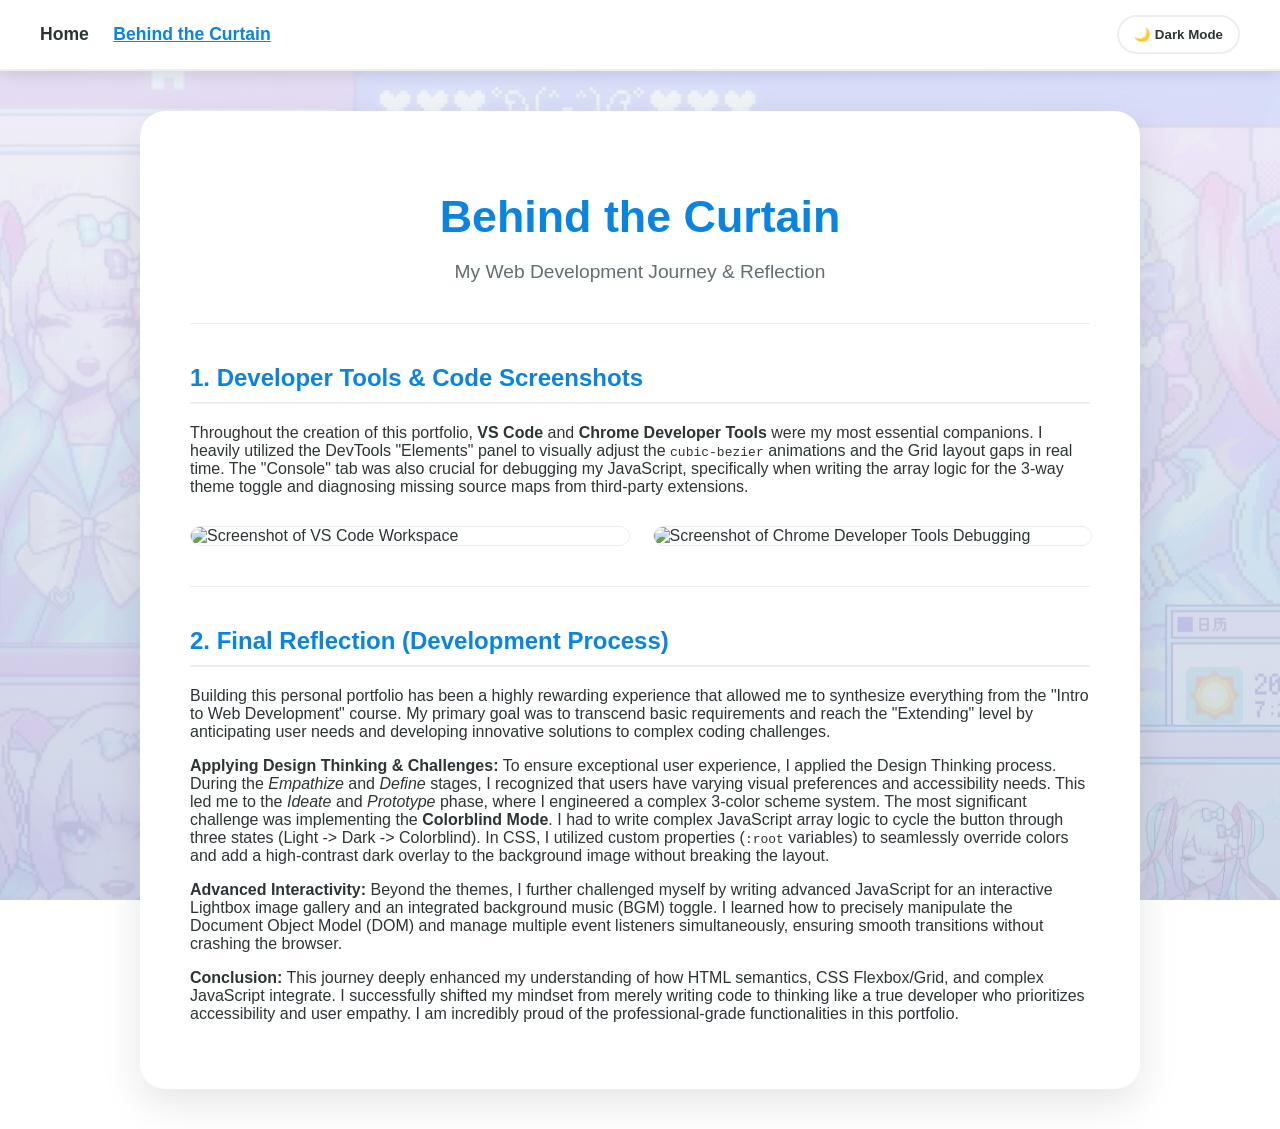
==== behind.html @ 03766be4 "ADD behind page Signed-off-by: heman20071109-maker <Heman20071109@gmail.com>" ====
<!DOCTYPE html>
<html lang="en">
<head>
    <meta charset="UTF-8">
    <meta name="viewport" content="width=device-width, initial-scale=1.0">
    <title>Behind the Curtain | Herman Wang</title>
    <link rel="stylesheet" href="styles/styles.css"> 
</head>
<body>
    <nav class="top-nav">
        <div class="nav-links">
            <a href="index.html">Home</a>
            <a href="behind.html" class="active">Behind the Curtain</a>
        </div>
        <button id="themeToggle" class="theme-btn">🌙 Dark Mode</button>
    </nav>

    <div class="container">
        <header>
            <h1 id="main-title">Behind the Curtain</h1>
            <p class="subtitle">My Web Development Journey & Reflection</p>
        </header>
        
        <main>
            <hr>
            <section class="about">
                <h2>1. Developer Tools & Code Screenshots</h2>
                <p>Throughout the creation of this portfolio, <strong>VS Code</strong> and <strong>Chrome Developer Tools</strong> were my most essential companions. I heavily utilized the DevTools "Elements" panel to visually adjust the <code>cubic-bezier</code> animations and the Grid layout gaps in real time. The "Console" tab was also crucial for debugging my JavaScript, specifically when writing the array logic for the 3-way theme toggle and diagnosing missing source maps from third-party extensions.</p>
                <div class="card-grid">
                    <img src="images/code1.jpg" alt="Screenshot of VS Code Workspace" style="width: 100%; border-radius: 10px; border: 1px solid var(--card-border);">
                    <img src="images/code2.jpg" alt="Screenshot of Chrome Developer Tools Debugging" style="width: 100%; border-radius: 10px; border: 1px solid var(--card-border);">
                </div>
            </section>

            <hr>
            <section class="about">
                <h2>2. Final Reflection (Development Process)</h2>
                <p>Building this personal portfolio has been a highly rewarding experience that allowed me to synthesize everything from the "Intro to Web Development" course. My primary goal was to transcend basic requirements and reach the "Extending" level by anticipating user needs and developing innovative solutions to complex coding challenges.</p>
                
                <p><strong>Applying Design Thinking & Challenges:</strong> To ensure exceptional user experience, I applied the Design Thinking process. During the <em>Empathize</em> and <em>Define</em> stages, I recognized that users have varying visual preferences and accessibility needs. This led me to the <em>Ideate</em> and <em>Prototype</em> phase, where I engineered a complex 3-color scheme system. The most significant challenge was implementing the <strong>Colorblind Mode</strong>. I had to write complex JavaScript array logic to cycle the button through three states (Light -> Dark -> Colorblind). In CSS, I utilized custom properties (<code>:root</code> variables) to seamlessly override colors and add a high-contrast dark overlay to the background image without breaking the layout.</p>
                
                <p><strong>Advanced Interactivity:</strong> Beyond the themes, I further challenged myself by writing advanced JavaScript for an interactive Lightbox image gallery and an integrated background music (BGM) toggle. I learned how to precisely manipulate the Document Object Model (DOM) and manage multiple event listeners simultaneously, ensuring smooth transitions without crashing the browser.</p>
                
                <p><strong>Conclusion:</strong> This journey deeply enhanced my understanding of how HTML semantics, CSS Flexbox/Grid, and complex JavaScript integrate. I successfully shifted my mindset from merely writing code to thinking like a true developer who prioritizes accessibility and user empathy. I am incredibly proud of the professional-grade functionalities in this portfolio.</p>
            </section>
        </main>
    </div>
    
    <script src="scripts/scripts.js"></script>
</body>
</html>
---- styles/styles.css ----
/* --- 1. CSS Variables for 3 Theme Colors --- */
:root {
    /* 1. Light Mode (Default) - Using 6.png as requested */
    --body-bg: linear-gradient(rgba(245, 247, 250, 0.85), rgba(195, 207, 226, 0.85)), url('../images/6.png');
    --container-bg: #ffffff;
    --text-color: #2d3436;
    --text-muted: #636e72;
    --primary-color: #0984e3;
    --primary-hover: #74b9ff;
    --card-border: #eeeeee;
    --shadow-color: rgba(0, 0, 0, 0.1);
}

/* 2. Dark Mode */
body.dark-mode {
    --body-bg: linear-gradient(rgba(30, 30, 47, 0.9), rgba(21, 21, 32, 0.9)), url('../images/6.png');
    --container-bg: #2a2a40;
    --text-color: #f5f6fa;
    --text-muted: #a4b0be;
    --primary-color: #3742fa;
    --primary-hover: #5352ed;
    --card-border: #3b3b58;
    --shadow-color: rgba(0, 0, 0, 0.4);
}

/* 3. Colorblind / High Contrast Mode (Requirement Met) */
body.colorblind-mode {
    --body-bg: linear-gradient(rgba(0, 0, 0, 0.95), rgba(0, 0, 0, 0.95)), url('../images/6.png');
    --container-bg: #000000;
    --text-color: #ffff00; /* High contrast yellow */
    --text-muted: #ffcc00;
    --primary-color: #00ffff; /* High contrast cyan */
    --primary-hover: #ffffff;
    --card-border: #ffff00;
    --shadow-color: rgba(255, 255, 0, 0.3);
}

/* --- 2. Basic Typography & Reset --- */
body {
    font-family: 'Segoe UI', Tahoma, Geneva, Verdana, sans-serif;
    background: var(--body-bg);
    background-size: cover;
    background-position: center;
    background-attachment: fixed; /* Makes the background image stay in place while scrolling */
    color: var(--text-color);
    margin: 0;
    padding: 0;
    min-height: 100vh;
    transition: background 0.5s ease, color 0.5s ease; 
}

/* --- 3. Top Navigation Bar --- */
.top-nav {
    display: flex;
    justify-content: space-between;
    align-items: center;
    background: var(--container-bg);
    padding: 15px 40px;
    box-shadow: 0 4px 15px var(--shadow-color);
    position: sticky;
    top: 0;
    z-index: 100;
    border-bottom: 2px solid var(--card-border);
    transition: all 0.5s ease;
}

.nav-links a {
    text-decoration: none;
    color: var(--text-color);
    font-weight: bold;
    margin-right: 20px;
    font-size: 1.1em;
    transition: color 0.3s ease;
}

.nav-links a:hover, .nav-links a.active {
    color: var(--primary-color);
    text-decoration: underline;
}

.theme-btn {
    background: var(--container-bg);
    color: var(--text-color);
    border: 2px solid var(--card-border);
    padding: 10px 15px;
    border-radius: 30px;
    cursor: pointer;
    font-weight: bold;
    transition: all 0.3s ease;
}

.theme-btn:hover {
    transform: translateY(-2px);
    border-color: var(--primary-color);
}

/* --- 4. Main Container --- */
.container {
    max-width: 900px;
    margin: 40px auto;
    padding: 50px;
    background: var(--container-bg);
    border-radius: 25px;
    box-shadow: 0 15px 40px var(--shadow-color);
    transition: background 0.5s ease;
}

header { text-align: center; margin-bottom: 40px; }
h1 { font-size: 2.8em; margin-bottom: 10px; color: var(--primary-color); }
h2 { color: var(--primary-color); border-bottom: 2px solid var(--card-border); padding-bottom: 10px; }
.subtitle { font-size: 1.2em; color: var(--text-muted); font-weight: 500; }
hr { border: 0; height: 1px; background: var(--card-border); margin: 40px 0; }

/* --- 5. Responsive Card Grid Layout --- */
.card-grid {
    display: grid;
    grid-template-columns: repeat(auto-fit, minmax(200px, 1fr));
    gap: 25px;
    margin-top: 30px;
}

.card {
    background: var(--container-bg);
    border-radius: 18px;
    overflow: hidden;
    transition: transform 0.4s cubic-bezier(0.175, 0.885, 0.32, 1.275), box-shadow 0.4s ease;
    text-align: center;
    border: 1px solid var(--card-border);
}

.card:hover { transform: translateY(-12px); box-shadow: 0 20px 40px var(--shadow-color); }

.image-container {
    width: 100%; aspect-ratio: 1 / 1; overflow: hidden; background-color: #000; 
}

.image-container img, .image-container video {
    width: 100%; height: 100%; object-fit: cover; transition: transform 0.6s ease;
}

.card:hover img, .card:hover video { transform: scale(1.15); }

.card h3 { margin: 20px 0 5px; font-size: 1.2em; color: var(--text-color); }
.card p { font-size: 0.95em; color: var(--text-muted); margin-bottom: 20px; }
.card-link { color: var(--primary-color); text-decoration: none; font-weight: bold; transition: color 0.3s ease; }
.card-link:hover { color: var(--primary-hover); text-decoration: underline; }

/* --- 6. Footer & Interactive Buttons --- */
footer {
    text-align: center; margin-top: 60px; position: relative; min-height: 60px; 
    display: flex; justify-content: center; align-items: center;
}

.primary-btn {
    background-color: var(--primary-color); color: var(--container-bg); border: none;
    padding: 16px 45px; border-radius: 50px; font-size: 1.1em; font-weight: bold;
    cursor: pointer; transition: all 0.3s ease;
}

.primary-btn:hover {
    background-color: var(--primary-hover); transform: translateY(-3px) scale(1.05);
}

.bgm-btn {
    position: absolute; left: 0; bottom: 5px; background: var(--container-bg);
    border: 2px solid var(--card-border); color: var(--text-color); border-radius: 50%;
    width: 50px; height: 50px; font-size: 1.4em; cursor: pointer;
    box-shadow: 0 4px 10px var(--shadow-color); transition: all 0.3s cubic-bezier(0.175, 0.885, 0.32, 1.275);
    display: flex; justify-content: center; align-items: center;
}

.bgm-btn:hover { transform: scale(1.15) rotate(-10deg); border-color: var(--primary-color); }

/* --- 7. Image Modal (Lightbox) Styles --- */
.modal {
    display: none; position: fixed; z-index: 1000; left: 0; top: 0; width: 100%; height: 100%;
    background-color: rgba(0, 0, 0, 0.85); backdrop-filter: blur(5px);
}
.modal-content {
    margin: auto; display: block; max-width: 80%; max-height: 80vh; margin-top: 5vh;
    border-radius: 10px; animation: zoomIn 0.3s ease; 
}
#modalCaption {
    margin: auto; display: block; width: 80%; text-align: center; color: #ccc;
    padding: 15px 0; font-size: 1.2em; animation: zoomIn 0.3s ease;
}
.close-btn {
    position: absolute; top: 30px; right: 40px; color: #f1f1f1; font-size: 40px;
    font-weight: bold; cursor: pointer; transition: 0.3s;
}
.close-btn:hover { color: #ff4757; }
@keyframes zoomIn { from {transform: scale(0.8); opacity: 0;} to {transform: scale(1); opacity: 1;} }
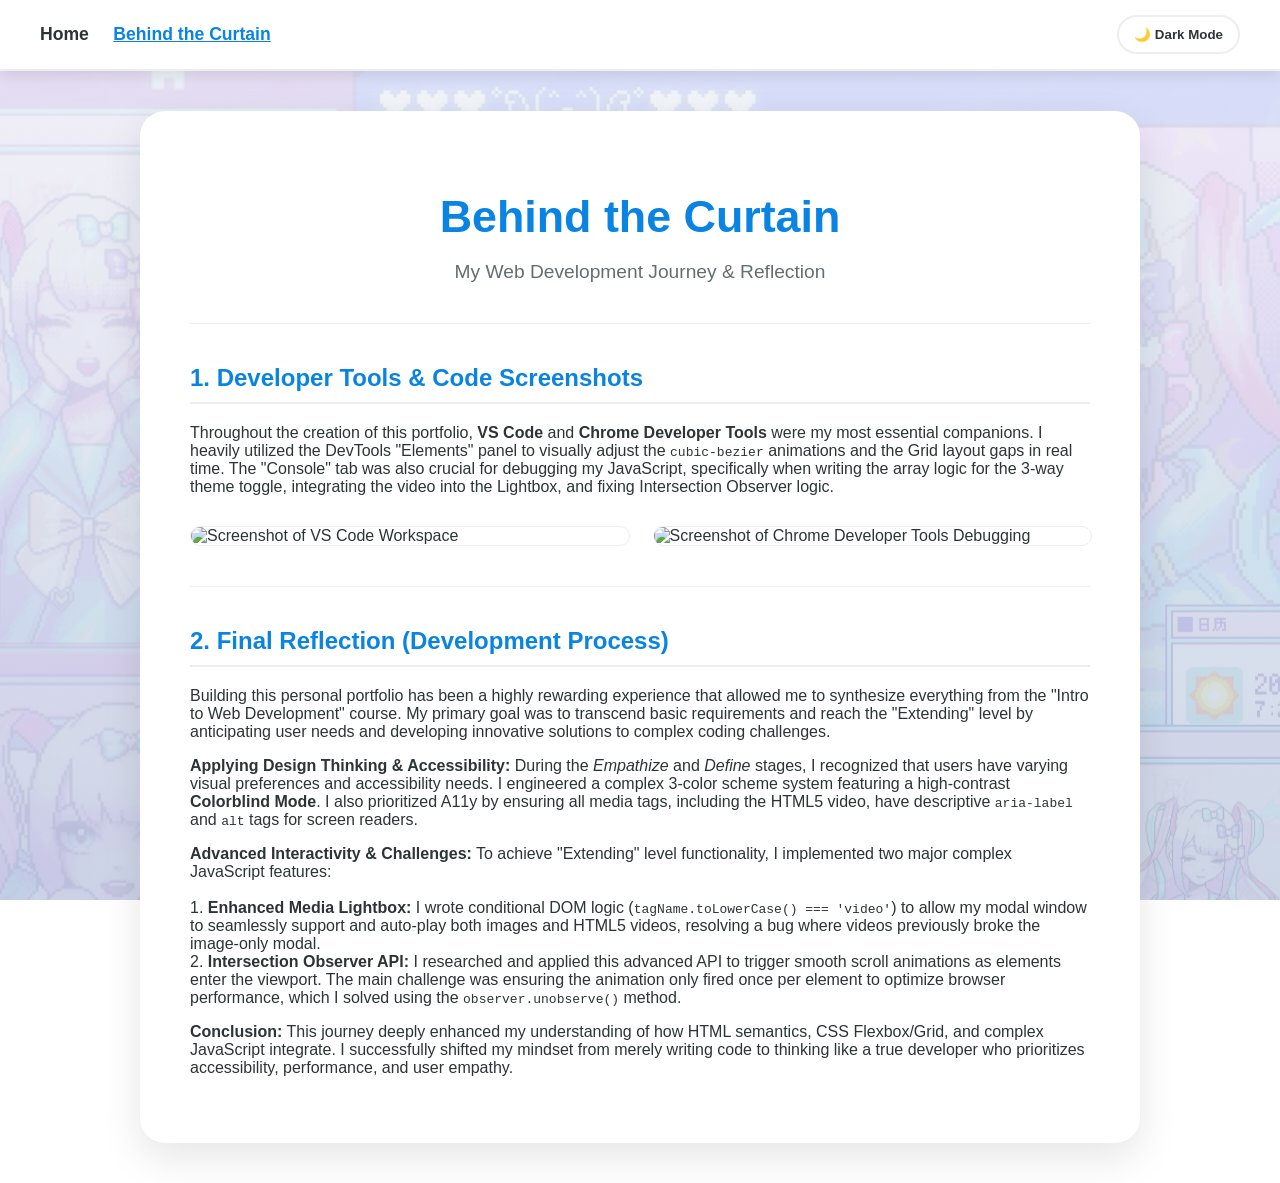
==== commit db422357: "1 Signed-off-by: heman20071109-maker <Heman20071109@gmail.com>" ====
--- a/behind.html
+++ b/behind.html
@@ -25,7 +25,7 @@
             <hr>
             <section class="about">
                 <h2>1. Developer Tools & Code Screenshots</h2>
-                <p>Throughout the creation of this portfolio, <strong>VS Code</strong> and <strong>Chrome Developer Tools</strong> were my most essential companions. I heavily utilized the DevTools "Elements" panel to visually adjust the <code>cubic-bezier</code> animations and the Grid layout gaps in real time. The "Console" tab was also crucial for debugging my JavaScript, specifically when writing the array logic for the 3-way theme toggle and diagnosing missing source maps from third-party extensions.</p>
+                <p>Throughout the creation of this portfolio, <strong>VS Code</strong> and <strong>Chrome Developer Tools</strong> were my most essential companions. I heavily utilized the DevTools "Elements" panel to visually adjust the <code>cubic-bezier</code> animations and the Grid layout gaps in real time. The "Console" tab was also crucial for debugging my JavaScript, specifically when writing the array logic for the 3-way theme toggle, integrating the video into the Lightbox, and fixing Intersection Observer logic.</p>
                 <div class="card-grid">
                     <img src="images/code1.jpg" alt="Screenshot of VS Code Workspace" style="width: 100%; border-radius: 10px; border: 1px solid var(--card-border);">
                     <img src="images/code2.jpg" alt="Screenshot of Chrome Developer Tools Debugging" style="width: 100%; border-radius: 10px; border: 1px solid var(--card-border);">
@@ -37,11 +37,13 @@
                 <h2>2. Final Reflection (Development Process)</h2>
                 <p>Building this personal portfolio has been a highly rewarding experience that allowed me to synthesize everything from the "Intro to Web Development" course. My primary goal was to transcend basic requirements and reach the "Extending" level by anticipating user needs and developing innovative solutions to complex coding challenges.</p>
                 
-                <p><strong>Applying Design Thinking & Challenges:</strong> To ensure exceptional user experience, I applied the Design Thinking process. During the <em>Empathize</em> and <em>Define</em> stages, I recognized that users have varying visual preferences and accessibility needs. This led me to the <em>Ideate</em> and <em>Prototype</em> phase, where I engineered a complex 3-color scheme system. The most significant challenge was implementing the <strong>Colorblind Mode</strong>. I had to write complex JavaScript array logic to cycle the button through three states (Light -> Dark -> Colorblind). In CSS, I utilized custom properties (<code>:root</code> variables) to seamlessly override colors and add a high-contrast dark overlay to the background image without breaking the layout.</p>
+                <p><strong>Applying Design Thinking & Accessibility:</strong> During the <em>Empathize</em> and <em>Define</em> stages, I recognized that users have varying visual preferences and accessibility needs. I engineered a complex 3-color scheme system featuring a high-contrast <strong>Colorblind Mode</strong>. I also prioritized A11y by ensuring all media tags, including the HTML5 video, have descriptive <code>aria-label</code> and <code>alt</code> tags for screen readers.</p>
                 
-                <p><strong>Advanced Interactivity:</strong> Beyond the themes, I further challenged myself by writing advanced JavaScript for an interactive Lightbox image gallery and an integrated background music (BGM) toggle. I learned how to precisely manipulate the Document Object Model (DOM) and manage multiple event listeners simultaneously, ensuring smooth transitions without crashing the browser.</p>
+                <p><strong>Advanced Interactivity & Challenges:</strong> To achieve "Extending" level functionality, I implemented two major complex JavaScript features:
+                <br><br>1. <strong>Enhanced Media Lightbox:</strong> I wrote conditional DOM logic (<code>tagName.toLowerCase() === 'video'</code>) to allow my modal window to seamlessly support and auto-play both images and HTML5 videos, resolving a bug where videos previously broke the image-only modal.
+                <br>2. <strong>Intersection Observer API:</strong> I researched and applied this advanced API to trigger smooth scroll animations as elements enter the viewport. The main challenge was ensuring the animation only fired once per element to optimize browser performance, which I solved using the <code>observer.unobserve()</code> method.</p>
                 
-                <p><strong>Conclusion:</strong> This journey deeply enhanced my understanding of how HTML semantics, CSS Flexbox/Grid, and complex JavaScript integrate. I successfully shifted my mindset from merely writing code to thinking like a true developer who prioritizes accessibility and user empathy. I am incredibly proud of the professional-grade functionalities in this portfolio.</p>
+                <p><strong>Conclusion:</strong> This journey deeply enhanced my understanding of how HTML semantics, CSS Flexbox/Grid, and complex JavaScript integrate. I successfully shifted my mindset from merely writing code to thinking like a true developer who prioritizes accessibility, performance, and user empathy.</p>
             </section>
         </main>
     </div>
--- a/styles/styles.css
+++ b/styles/styles.css
@@ -189,4 +189,16 @@
     font-weight: bold; cursor: pointer; transition: 0.3s;
 }
 .close-btn:hover { color: #ff4757; }
-@keyframes zoomIn { from {transform: scale(0.8); opacity: 0;} to {transform: scale(1); opacity: 1;} }+@keyframes zoomIn { from {transform: scale(0.8); opacity: 0;} to {transform: scale(1); opacity: 1;} }
+
+/* --- 8. Advanced Scroll Animations (Intersection Observer 配合样式) --- */
+.hidden-fade {
+    opacity: 0;
+    transform: translateY(40px);
+    transition: opacity 0.8s ease, transform 0.8s cubic-bezier(0.175, 0.885, 0.32, 1.275);
+}
+
+.hidden-fade.visible {
+    opacity: 1;
+    transform: translateY(0);
+}
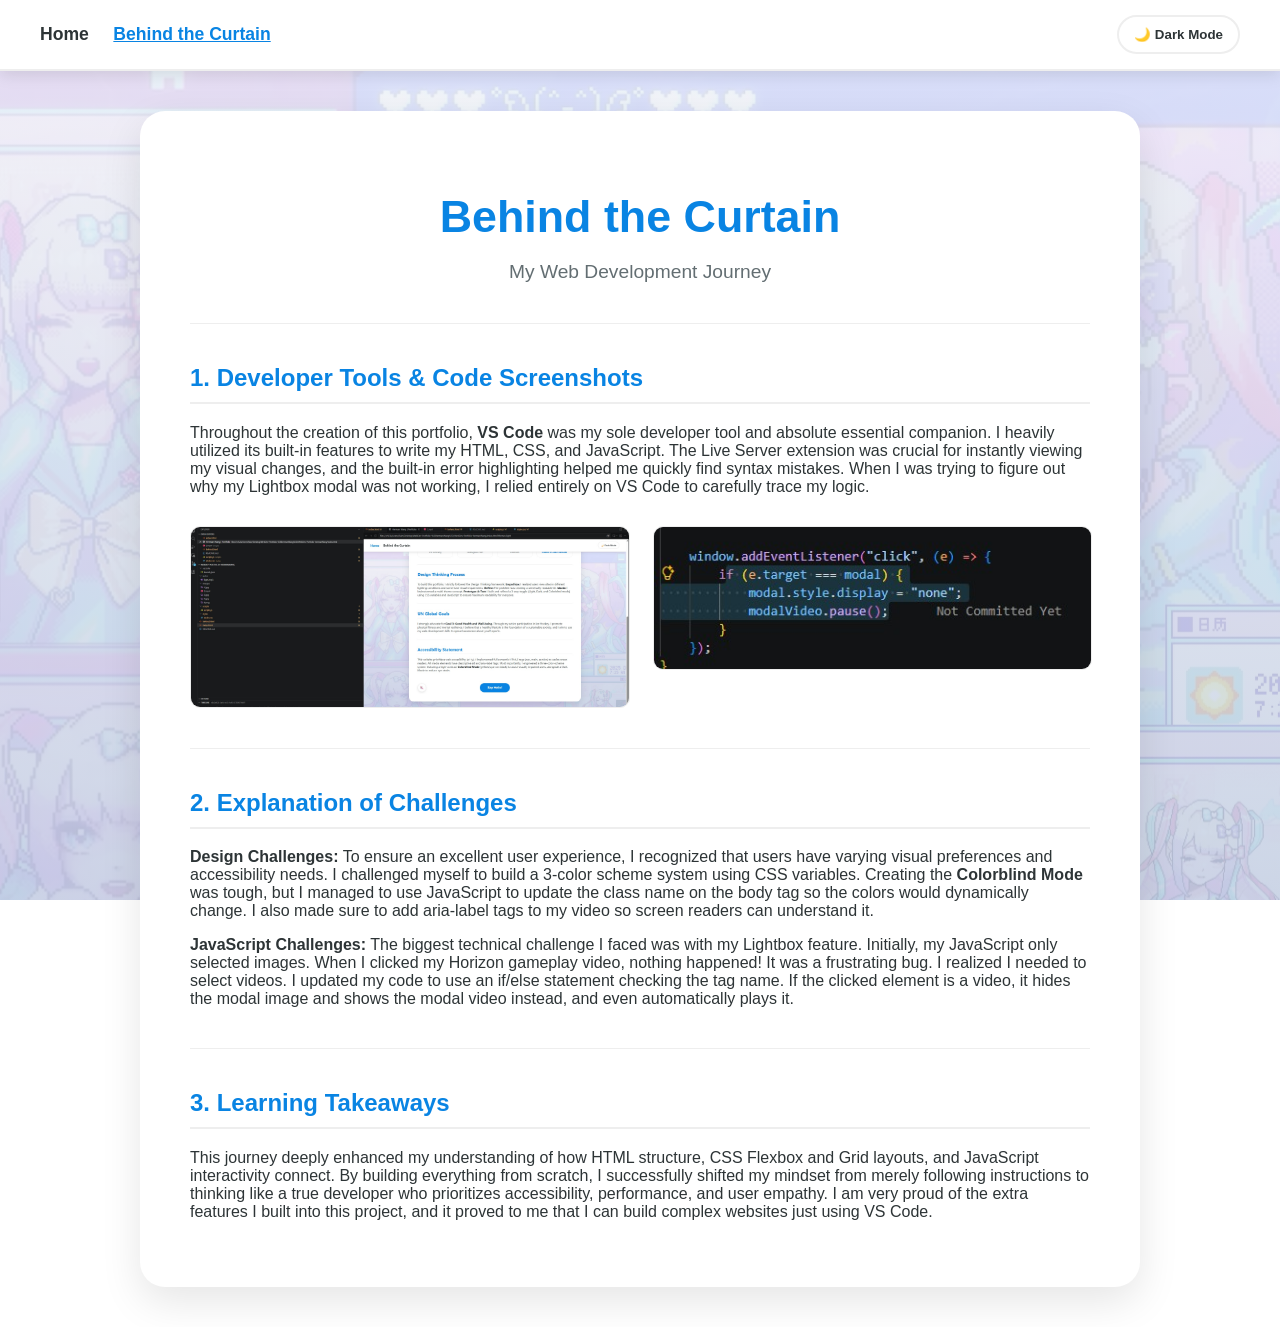
==== commit dbe073f5: "final change Signed-off-by: heman20071109-maker <Heman20071109@gmail.com>" ====
--- a/behind.html
+++ b/behind.html
@@ -18,32 +18,32 @@
     <div class="container">
         <header>
             <h1 id="main-title">Behind the Curtain</h1>
-            <p class="subtitle">My Web Development Journey & Reflection</p>
+            <p class="subtitle">My Web Development Journey</p>
         </header>
         
         <main>
             <hr>
             <section class="about">
                 <h2>1. Developer Tools & Code Screenshots</h2>
-                <p>Throughout the creation of this portfolio, <strong>VS Code</strong> and <strong>Chrome Developer Tools</strong> were my most essential companions. I heavily utilized the DevTools "Elements" panel to visually adjust the <code>cubic-bezier</code> animations and the Grid layout gaps in real time. The "Console" tab was also crucial for debugging my JavaScript, specifically when writing the array logic for the 3-way theme toggle, integrating the video into the Lightbox, and fixing Intersection Observer logic.</p>
+                <p>Throughout the creation of this portfolio, <strong>VS Code</strong> was my sole developer tool and absolute essential companion. I heavily utilized its built-in features to write my HTML, CSS, and JavaScript. The Live Server extension was crucial for instantly viewing my visual changes, and the built-in error highlighting helped me quickly find syntax mistakes. When I was trying to figure out why my Lightbox modal was not working, I relied entirely on VS Code to carefully trace my logic.</p>
                 <div class="card-grid">
-                    <img src="images/code1.jpg" alt="Screenshot of VS Code Workspace" style="width: 100%; border-radius: 10px; border: 1px solid var(--card-border);">
-                    <img src="images/code2.jpg" alt="Screenshot of Chrome Developer Tools Debugging" style="width: 100%; border-radius: 10px; border: 1px solid var(--card-border);">
+                    <img src="images/code1.jpg" alt="Screenshot of VS Code HTML and CSS Workspace" style="width: 100%; border-radius: 10px; border: 1px solid var(--card-border);">
+                    <img src="images/code2.jpg" alt="Screenshot of VS Code JavaScript Logic" style="width: 100%; border-radius: 10px; border: 1px solid var(--card-border);">
                 </div>
             </section>
 
             <hr>
             <section class="about">
-                <h2>2. Final Reflection (Development Process)</h2>
-                <p>Building this personal portfolio has been a highly rewarding experience that allowed me to synthesize everything from the "Intro to Web Development" course. My primary goal was to transcend basic requirements and reach the "Extending" level by anticipating user needs and developing innovative solutions to complex coding challenges.</p>
+                <h2>2. Explanation of Challenges</h2>
+                <p><strong>Design Challenges:</strong> To ensure an excellent user experience, I recognized that users have varying visual preferences and accessibility needs. I challenged myself to build a 3-color scheme system using CSS variables. Creating the <strong>Colorblind Mode</strong> was tough, but I managed to use JavaScript to update the class name on the body tag so the colors would dynamically change. I also made sure to add aria-label tags to my video so screen readers can understand it.</p>
                 
-                <p><strong>Applying Design Thinking & Accessibility:</strong> During the <em>Empathize</em> and <em>Define</em> stages, I recognized that users have varying visual preferences and accessibility needs. I engineered a complex 3-color scheme system featuring a high-contrast <strong>Colorblind Mode</strong>. I also prioritized A11y by ensuring all media tags, including the HTML5 video, have descriptive <code>aria-label</code> and <code>alt</code> tags for screen readers.</p>
-                
-                <p><strong>Advanced Interactivity & Challenges:</strong> To achieve "Extending" level functionality, I implemented two major complex JavaScript features:
-                <br><br>1. <strong>Enhanced Media Lightbox:</strong> I wrote conditional DOM logic (<code>tagName.toLowerCase() === 'video'</code>) to allow my modal window to seamlessly support and auto-play both images and HTML5 videos, resolving a bug where videos previously broke the image-only modal.
-                <br>2. <strong>Intersection Observer API:</strong> I researched and applied this advanced API to trigger smooth scroll animations as elements enter the viewport. The main challenge was ensuring the animation only fired once per element to optimize browser performance, which I solved using the <code>observer.unobserve()</code> method.</p>
-                
-                <p><strong>Conclusion:</strong> This journey deeply enhanced my understanding of how HTML semantics, CSS Flexbox/Grid, and complex JavaScript integrate. I successfully shifted my mindset from merely writing code to thinking like a true developer who prioritizes accessibility, performance, and user empathy.</p>
+                <p><strong>JavaScript Challenges:</strong> The biggest technical challenge I faced was with my Lightbox feature. Initially, my JavaScript only selected images. When I clicked my Horizon gameplay video, nothing happened! It was a frustrating bug. I realized I needed to select videos. I updated my code to use an if/else statement checking the tag name. If the clicked element is a video, it hides the modal image and shows the modal video instead, and even automatically plays it. </p>
+            </section>
+
+            <hr>
+            <section class="about">
+                <h2>3. Learning Takeaways</h2>
+                <p>This journey deeply enhanced my understanding of how HTML structure, CSS Flexbox and Grid layouts, and JavaScript interactivity connect. By building everything from scratch, I successfully shifted my mindset from merely following instructions to thinking like a true developer who prioritizes accessibility, performance, and user empathy. I am very proud of the extra features I built into this project, and it proved to me that I can build complex websites just using VS Code.</p>
             </section>
         </main>
     </div>
--- a/styles/styles.css
+++ b/styles/styles.css
@@ -1,6 +1,5 @@
 /* --- 1. CSS Variables for 3 Theme Colors --- */
 :root {
-    /* 1. Light Mode (Default) - Using 6.png as requested */
     --body-bg: linear-gradient(rgba(245, 247, 250, 0.85), rgba(195, 207, 226, 0.85)), url('../images/6.png');
     --container-bg: #ffffff;
     --text-color: #2d3436;
@@ -11,7 +10,6 @@
     --shadow-color: rgba(0, 0, 0, 0.1);
 }
 
-/* 2. Dark Mode */
 body.dark-mode {
     --body-bg: linear-gradient(rgba(30, 30, 47, 0.9), rgba(21, 21, 32, 0.9)), url('../images/6.png');
     --container-bg: #2a2a40;
@@ -23,13 +21,12 @@
     --shadow-color: rgba(0, 0, 0, 0.4);
 }
 
-/* 3. Colorblind / High Contrast Mode (Requirement Met) */
 body.colorblind-mode {
     --body-bg: linear-gradient(rgba(0, 0, 0, 0.95), rgba(0, 0, 0, 0.95)), url('../images/6.png');
     --container-bg: #000000;
-    --text-color: #ffff00; /* High contrast yellow */
+    --text-color: #ffff00;
     --text-muted: #ffcc00;
-    --primary-color: #00ffff; /* High contrast cyan */
+    --primary-color: #00ffff;
     --primary-hover: #ffffff;
     --card-border: #ffff00;
     --shadow-color: rgba(255, 255, 0, 0.3);
@@ -41,7 +38,7 @@
     background: var(--body-bg);
     background-size: cover;
     background-position: center;
-    background-attachment: fixed; /* Makes the background image stay in place while scrolling */
+    background-attachment: fixed;
     color: var(--text-color);
     margin: 0;
     padding: 0;
@@ -136,6 +133,7 @@
 
 .image-container img, .image-container video {
     width: 100%; height: 100%; object-fit: cover; transition: transform 0.6s ease;
+    cursor: pointer;
 }
 
 .card:hover img, .card:hover video { transform: scale(1.15); }
@@ -171,14 +169,14 @@
 
 .bgm-btn:hover { transform: scale(1.15) rotate(-10deg); border-color: var(--primary-color); }
 
-/* --- 7. Image Modal (Lightbox) Styles --- */
+/* --- 7. Image/Video Modal (Lightbox) Styles --- */
 .modal {
     display: none; position: fixed; z-index: 1000; left: 0; top: 0; width: 100%; height: 100%;
     background-color: rgba(0, 0, 0, 0.85); backdrop-filter: blur(5px);
 }
 .modal-content {
     margin: auto; display: block; max-width: 80%; max-height: 80vh; margin-top: 5vh;
-    border-radius: 10px; animation: zoomIn 0.3s ease; 
+    border-radius: 10px; animation: zoomIn 0.3s ease; outline: none;
 }
 #modalCaption {
     margin: auto; display: block; width: 80%; text-align: center; color: #ccc;
@@ -189,16 +187,4 @@
     font-weight: bold; cursor: pointer; transition: 0.3s;
 }
 .close-btn:hover { color: #ff4757; }
-@keyframes zoomIn { from {transform: scale(0.8); opacity: 0;} to {transform: scale(1); opacity: 1;} }
-
-/* --- 8. Advanced Scroll Animations (Intersection Observer 配合样式) --- */
-.hidden-fade {
-    opacity: 0;
-    transform: translateY(40px);
-    transition: opacity 0.8s ease, transform 0.8s cubic-bezier(0.175, 0.885, 0.32, 1.275);
-}
-
-.hidden-fade.visible {
-    opacity: 1;
-    transform: translateY(0);
-}+@keyframes zoomIn { from {transform: scale(0.8); opacity: 0;} to {transform: scale(1); opacity: 1;} }
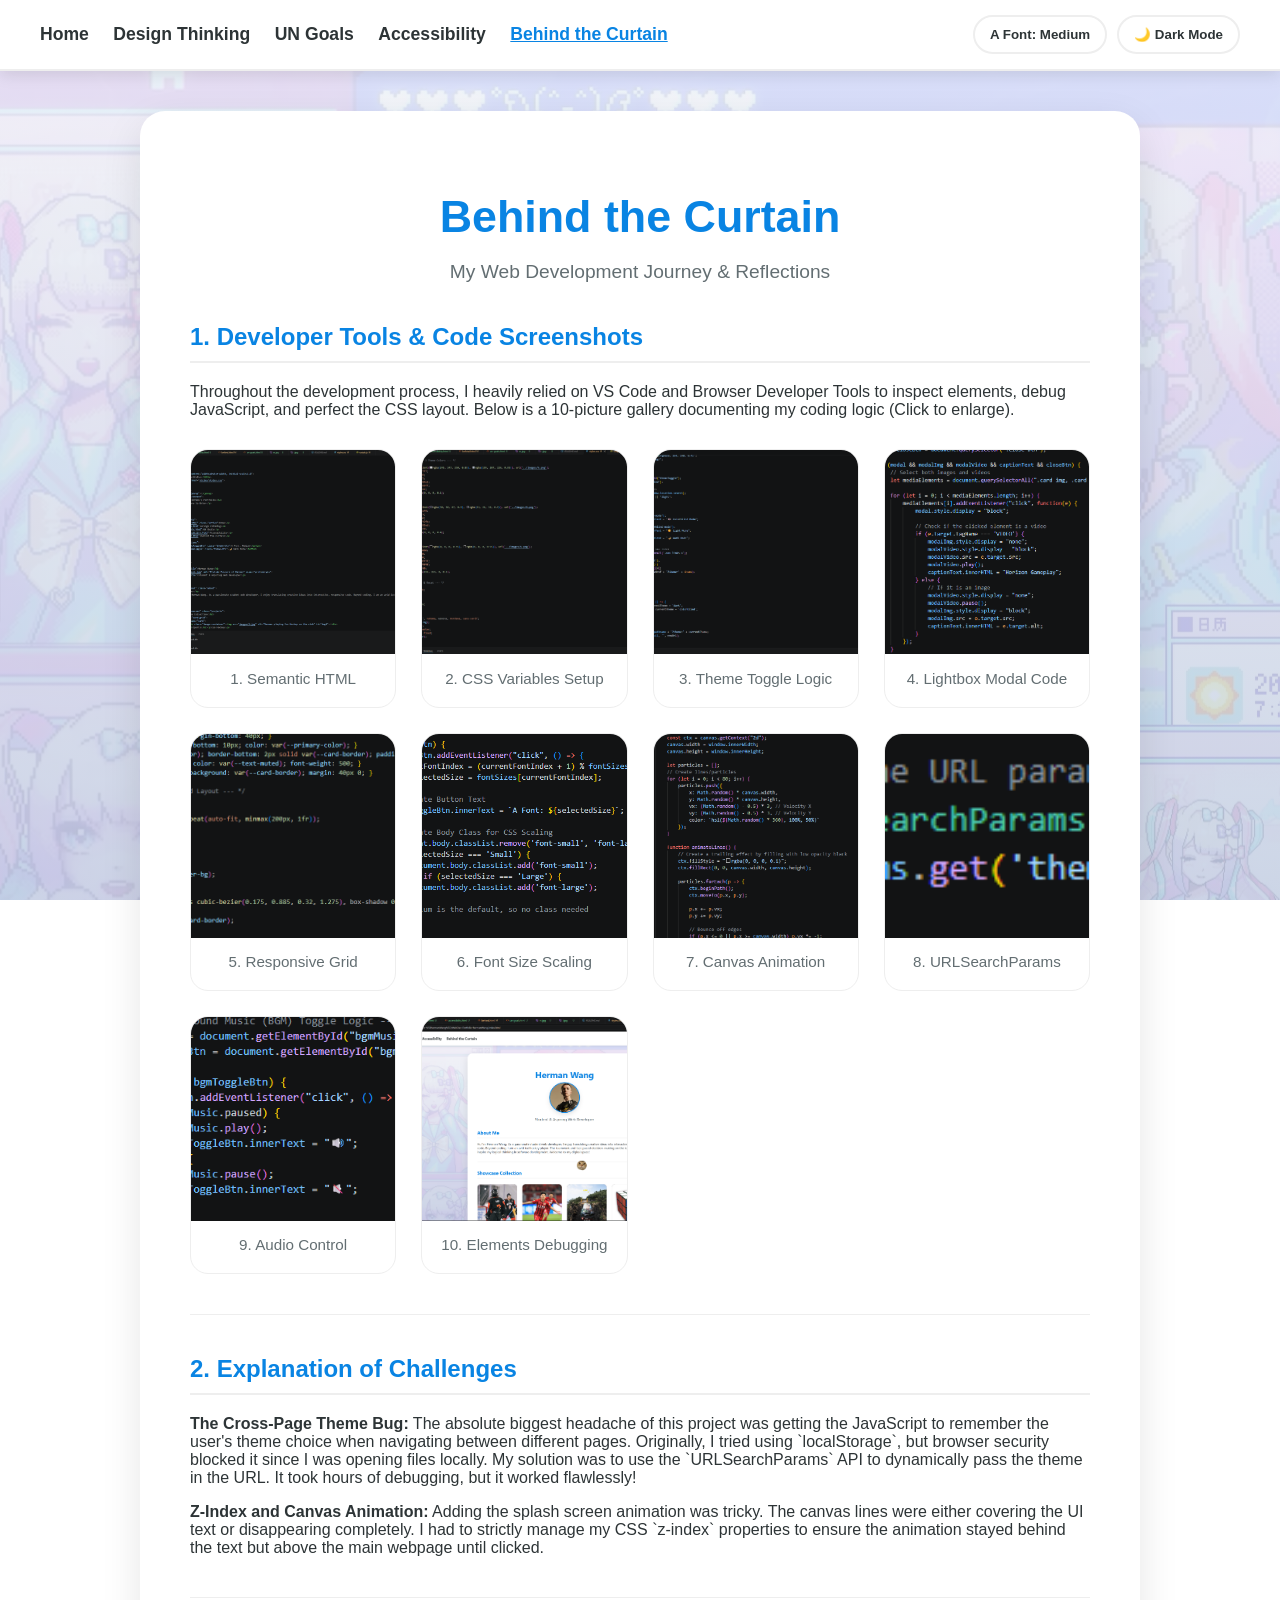
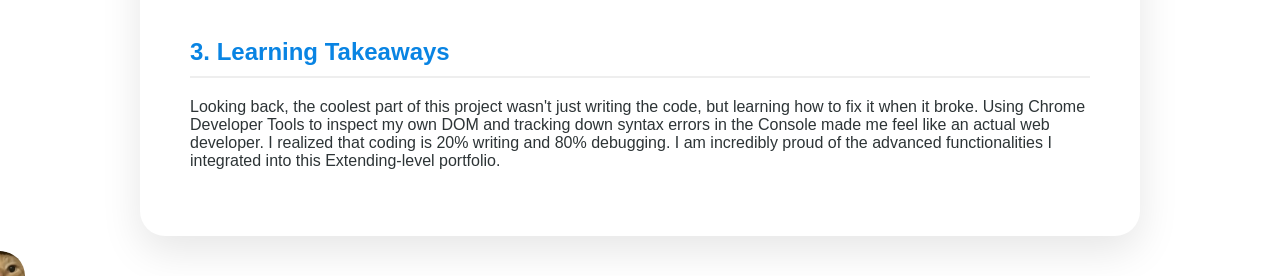
==== commit a50d6668: "sperate Signed-off-by: heman20071109-maker <Heman20071109@gmail.com>" ====
--- a/behind.html
+++ b/behind.html
@@ -1,53 +1,76 @@
 <!DOCTYPE html>
 <html lang="en">
-<head>
-    <meta charset="UTF-8">
-    <meta name="viewport" content="width=device-width, initial-scale=1.0">
-    <title>Behind the Curtain | Herman Wang</title>
-    <link rel="stylesheet" href="styles/styles.css"> 
-</head>
-<body>
-    <nav class="top-nav">
-        <div class="nav-links">
-            <a href="index.html">Home</a>
-            <a href="behind.html" class="active">Behind the Curtain</a>
+    <head>
+        <meta charset="UTF-8">
+        <meta name="viewport" content="width=device-width, initial-scale=1.0">
+        <title>Behind the Curtain | Herman Wang</title>
+        <link rel="stylesheet" href="styles/styles.css">
+    </head>
+    <body>
+        <nav class="top-nav">
+            <div class="nav-links">
+                <a href="index.html">Home</a>
+                <a href="design.html">Design Thinking</a>
+                <a href="un-goals.html">UN Goals</a>
+                <a href="accessibility.html">Accessibility</a>
+                <a href="behind.html" class="active">Behind the Curtain</a>
+            </div>
+            <div class="nav-buttons">
+                <button id="fontToggleBtn" class="theme-btn">A Font: Medium</button>
+                <button id="themeToggle" class="theme-btn">🌙 Dark Mode</button>
+            </div>
+        </nav>
+
+        <div class="container">
+            <header>
+                <h1>Behind the Curtain</h1>
+                <p class="subtitle">My Web Development Journey & Reflections</p>
+            </header>
+            
+            <main>
+                <section class="about projects">
+                    <h2>1. Developer Tools & Code Screenshots</h2>
+                    <p>Throughout the development process, I heavily relied on VS Code and Browser Developer Tools to inspect elements, debug JavaScript, and perfect the CSS layout. Below is a 10-picture gallery documenting my coding logic (Click to enlarge).</p>
+                    
+                    <div class="card-grid">
+                        <div class="card"><div class="image-container"><img src="images/code1.jpg" alt="Semantic HTML Structure"></div><p>1. Semantic HTML</p></div>
+                        <div class="card"><div class="image-container"><img src="images/code2.jpg" alt="CSS Variables Setup"></div><p>2. CSS Variables Setup</p></div>
+                        <div class="card"><div class="image-container"><img src="images/code3.jpg" alt="JS Theme Toggle Logic"></div><p>3. Theme Toggle Logic</p></div>
+                        <div class="card"><div class="image-container"><img src="images/code4.jpg" alt="Lightbox Modal Code"></div><p>4. Lightbox Modal Code</p></div>
+                        <div class="card"><div class="image-container"><img src="images/code5.jpg" alt="Responsive Grid CSS"></div><p>5. Responsive Grid</p></div>
+                        <div class="card"><div class="image-container"><img src="images/code6.jpg" alt="Font Size Scaling"></div><p>6. Font Size Scaling</p></div>
+                        <div class="card"><div class="image-container"><img src="images/code7.jpg" alt="Canvas Animation JS"></div><p>7. Canvas Animation</p></div>
+                        <div class="card"><div class="image-container"><img src="images/code8.jpg" alt="URL Search Params Routing"></div><p>8. URLSearchParams</p></div>
+                        <div class="card"><div class="image-container"><img src="images/code9.jpg" alt="Audio Control Logic"></div><p>9. Audio Control</p></div>
+                        <div class="card"><div class="image-container"><img src="images/code10.jpg" alt="Elements Panel Debugging"></div><p>10. Elements Debugging</p></div>
+                    </div>
+                </section>
+                
+                <hr>
+                
+                <section class="about">
+                    <h2>2. Explanation of Challenges</h2>
+                    <p><strong>The Cross-Page Theme Bug:</strong> The absolute biggest headache of this project was getting the JavaScript to remember the user's theme choice when navigating between different pages. Originally, I tried using `localStorage`, but browser security blocked it since I was opening files locally. My solution was to use the `URLSearchParams` API to dynamically pass the theme in the URL. It took hours of debugging, but it worked flawlessly!</p>
+                    <p><strong>Z-Index and Canvas Animation:</strong> Adding the splash screen animation was tricky. The canvas lines were either covering the UI text or disappearing completely. I had to strictly manage my CSS `z-index` properties to ensure the animation stayed behind the text but above the main webpage until clicked.</p>
+                </section>
+
+                <hr>
+                
+                <section class="about">
+                    <h2>3. Learning Takeaways</h2>
+                    <p>Looking back, the coolest part of this project wasn't just writing the code, but learning how to fix it when it broke. Using Chrome Developer Tools to inspect my own DOM and tracking down syntax errors in the Console made me feel like an actual web developer. I realized that coding is 20% writing and 80% debugging. I am incredibly proud of the advanced functionalities I integrated into this Extending-level portfolio.</p>
+                </section>
+            </main>
         </div>
-        <button id="themeToggle" class="theme-btn">🌙 Dark Mode</button>
-    </nav>
 
-    <div class="container">
-        <header>
-            <h1 id="main-title">Behind the Curtain</h1>
-            <p class="subtitle">My Web Development Journey</p>
-        </header>
-        
-        <main>
-            <hr>
-            <section class="about">
-                <h2>1. Developer Tools & Code Screenshots</h2>
-                <p>Throughout the creation of this portfolio, <strong>VS Code</strong> was my sole developer tool and absolute essential companion. I heavily utilized its built-in features to write my HTML, CSS, and JavaScript. The Live Server extension was crucial for instantly viewing my visual changes, and the built-in error highlighting helped me quickly find syntax mistakes. When I was trying to figure out why my Lightbox modal was not working, I relied entirely on VS Code to carefully trace my logic.</p>
-                <div class="card-grid">
-                    <img src="images/code1.jpg" alt="Screenshot of VS Code HTML and CSS Workspace" style="width: 100%; border-radius: 10px; border: 1px solid var(--card-border);">
-                    <img src="images/code2.jpg" alt="Screenshot of VS Code JavaScript Logic" style="width: 100%; border-radius: 10px; border: 1px solid var(--card-border);">
-                </div>
-            </section>
+        <img src="images/m.jpg" id="mouseFollower" alt="Mouse Follower">
+        <div id="imageModal" class="modal">
+            <span class="close-btn">&times;</span>
+            <img class="modal-content" id="modalImage">
+            <video class="modal-content" id="modalVideo" controls style="display: none;"></video>
+            <div id="modalCaption"></div>
+        </div>
 
-            <hr>
-            <section class="about">
-                <h2>2. Explanation of Challenges</h2>
-                <p><strong>Design Challenges:</strong> To ensure an excellent user experience, I recognized that users have varying visual preferences and accessibility needs. I challenged myself to build a 3-color scheme system using CSS variables. Creating the <strong>Colorblind Mode</strong> was tough, but I managed to use JavaScript to update the class name on the body tag so the colors would dynamically change. I also made sure to add aria-label tags to my video so screen readers can understand it.</p>
-                
-                <p><strong>JavaScript Challenges:</strong> The biggest technical challenge I faced was with my Lightbox feature. Initially, my JavaScript only selected images. When I clicked my Horizon gameplay video, nothing happened! It was a frustrating bug. I realized I needed to select videos. I updated my code to use an if/else statement checking the tag name. If the clicked element is a video, it hides the modal image and shows the modal video instead, and even automatically plays it. </p>
-            </section>
-
-            <hr>
-            <section class="about">
-                <h2>3. Learning Takeaways</h2>
-                <p>This journey deeply enhanced my understanding of how HTML structure, CSS Flexbox and Grid layouts, and JavaScript interactivity connect. By building everything from scratch, I successfully shifted my mindset from merely following instructions to thinking like a true developer who prioritizes accessibility, performance, and user empathy. I am very proud of the extra features I built into this project, and it proved to me that I can build complex websites just using VS Code.</p>
-            </section>
-        </main>
-    </div>
-    
-    <script src="scripts/scripts.js"></script>
-</body>
+        <script src="scripts/scripts.js"></script>
+    </body>
 </html>
--- a/styles/styles.css
+++ b/styles/styles.css
@@ -33,6 +33,14 @@
 }
 
 /* --- 2. Basic Typography & Reset --- */
+html {
+    scroll-behavior: smooth;
+}
+
+section {
+    scroll-margin-top: 90px;
+}
+
 body {
     font-family: 'Segoe UI', Tahoma, Geneva, Verdana, sans-serif;
     background: var(--body-bg);
@@ -187,4 +195,94 @@
     font-weight: bold; cursor: pointer; transition: 0.3s;
 }
 .close-btn:hover { color: #ff4757; }
-@keyframes zoomIn { from {transform: scale(0.8); opacity: 0;} to {transform: scale(1); opacity: 1;} }+@keyframes zoomIn { from {transform: scale(0.8); opacity: 0;} to {transform: scale(1); opacity: 1;} }
+/* --- 8. Font Size Scaling Logic --- */
+html { font-size: 16px; transition: font-size 0.3s ease; }
+body.font-small { font-size: 14px; }
+body.font-large { font-size: 20px; }
+
+.nav-buttons {
+    display: flex;
+    gap: 10px;
+}
+
+/* --- 9. Circular Profile Picture --- */
+.profile-pic {
+    width: 150px;
+    height: 150px;
+    border-radius: 50%;
+    object-fit: cover; /* Ensures the image doesn't stretch */
+    border: 4px solid var(--primary-color);
+    box-shadow: 0 10px 20px var(--shadow-color);
+    margin: 10px auto 20px auto;
+    display: block;
+    transition: transform 0.3s ease;
+}
+.profile-pic:hover {
+    transform: scale(1.05);
+}
+
+/* --- 10. Copyright Footer Adjustment --- */
+footer {
+    flex-direction: column; /* Stack items vertically */
+    padding-bottom: 20px;
+}
+.footer-content {
+    position: relative;
+    display: flex;
+    justify-content: center;
+    align-items: center;
+    width: 100%;
+    min-height: 60px;
+}
+.copyright {
+    margin-top: 25px;
+    font-size: 0.9rem;
+    color: var(--text-muted);
+    font-weight: bold;
+    letter-spacing: 1px;
+}
+
+/* --- 11. Mouse Follower Image --- */
+#mouseFollower {
+    position: fixed;
+    width: 50px; /* Adjust size as needed */
+    height: 50px;
+    border-radius: 50%; /* Make it circular */
+    object-fit: cover;
+    pointer-events: none; /* Prevents it from blocking clicks */
+    z-index: 9998;
+    transform: translate(-50%, -50%); /* Centers the image on the cursor */
+    /* Smooth movement lag effect */
+    transition: left 0.1s linear, top 0.1s linear; 
+}
+
+/* --- 12. Splash Screen Animation --- */
+#splashScreen {
+    position: fixed;
+    top: 0; left: 0; width: 100vw; height: 100vh;
+    background-color: #000000;
+    z-index: 9999;
+    display: flex; justify-content: center; align-items: center;
+    cursor: pointer;
+    transition: opacity 0.8s ease, visibility 0.8s ease;
+}
+#splashCanvas {
+    position: absolute;
+    top: 0; left: 0; width: 100%; height: 100%;
+}
+.splash-content {
+    position: relative;
+    z-index: 10000;
+    color: #00ffff;
+    text-align: center;
+    pointer-events: none;
+    font-family: 'Courier New', Courier, monospace;
+    animation: pulse 2s infinite;
+}
+.splash-content h2 { color: #ffffff; border: none; font-size: 2.5rem; }
+@keyframes pulse {
+    0% { opacity: 0.8; }
+    50% { opacity: 1; text-shadow: 0 0 10px #00ffff; }
+    100% { opacity: 0.8; }
+}
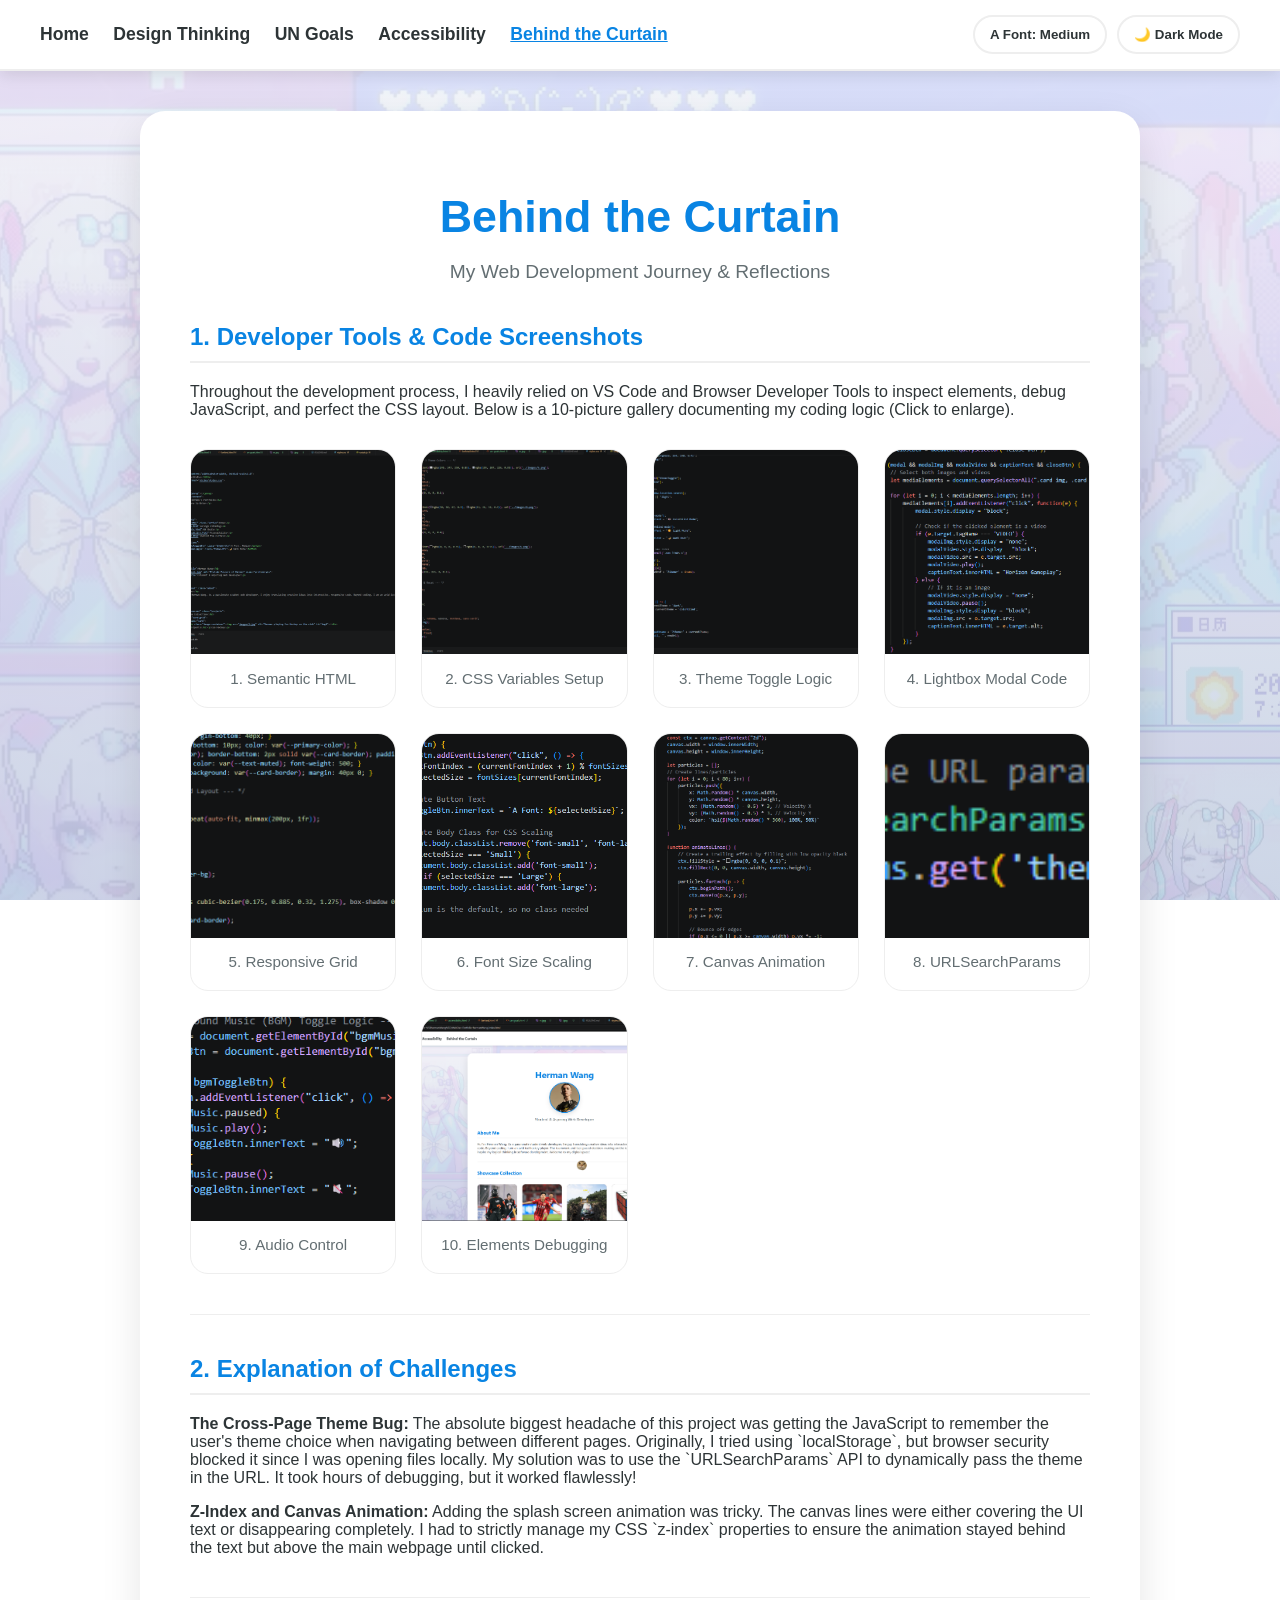
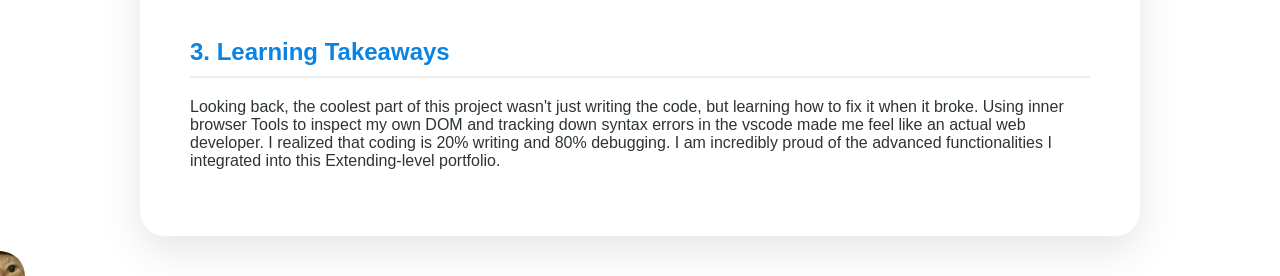
==== commit 2ac14f6d: "1 Signed-off-by: heman20071109-maker <Heman20071109@gmail.com>" ====
--- a/behind.html
+++ b/behind.html
@@ -58,7 +58,7 @@
                 
                 <section class="about">
                     <h2>3. Learning Takeaways</h2>
-                    <p>Looking back, the coolest part of this project wasn't just writing the code, but learning how to fix it when it broke. Using Chrome Developer Tools to inspect my own DOM and tracking down syntax errors in the Console made me feel like an actual web developer. I realized that coding is 20% writing and 80% debugging. I am incredibly proud of the advanced functionalities I integrated into this Extending-level portfolio.</p>
+                    <p>Looking back, the coolest part of this project wasn't just writing the code, but learning how to fix it when it broke. Using inner browser Tools to inspect my own DOM and tracking down syntax errors in the vscode made me feel like an actual web developer. I realized that coding is 20% writing and 80% debugging. I am incredibly proud of the advanced functionalities I integrated into this Extending-level portfolio.</p>
                 </section>
             </main>
         </div>
